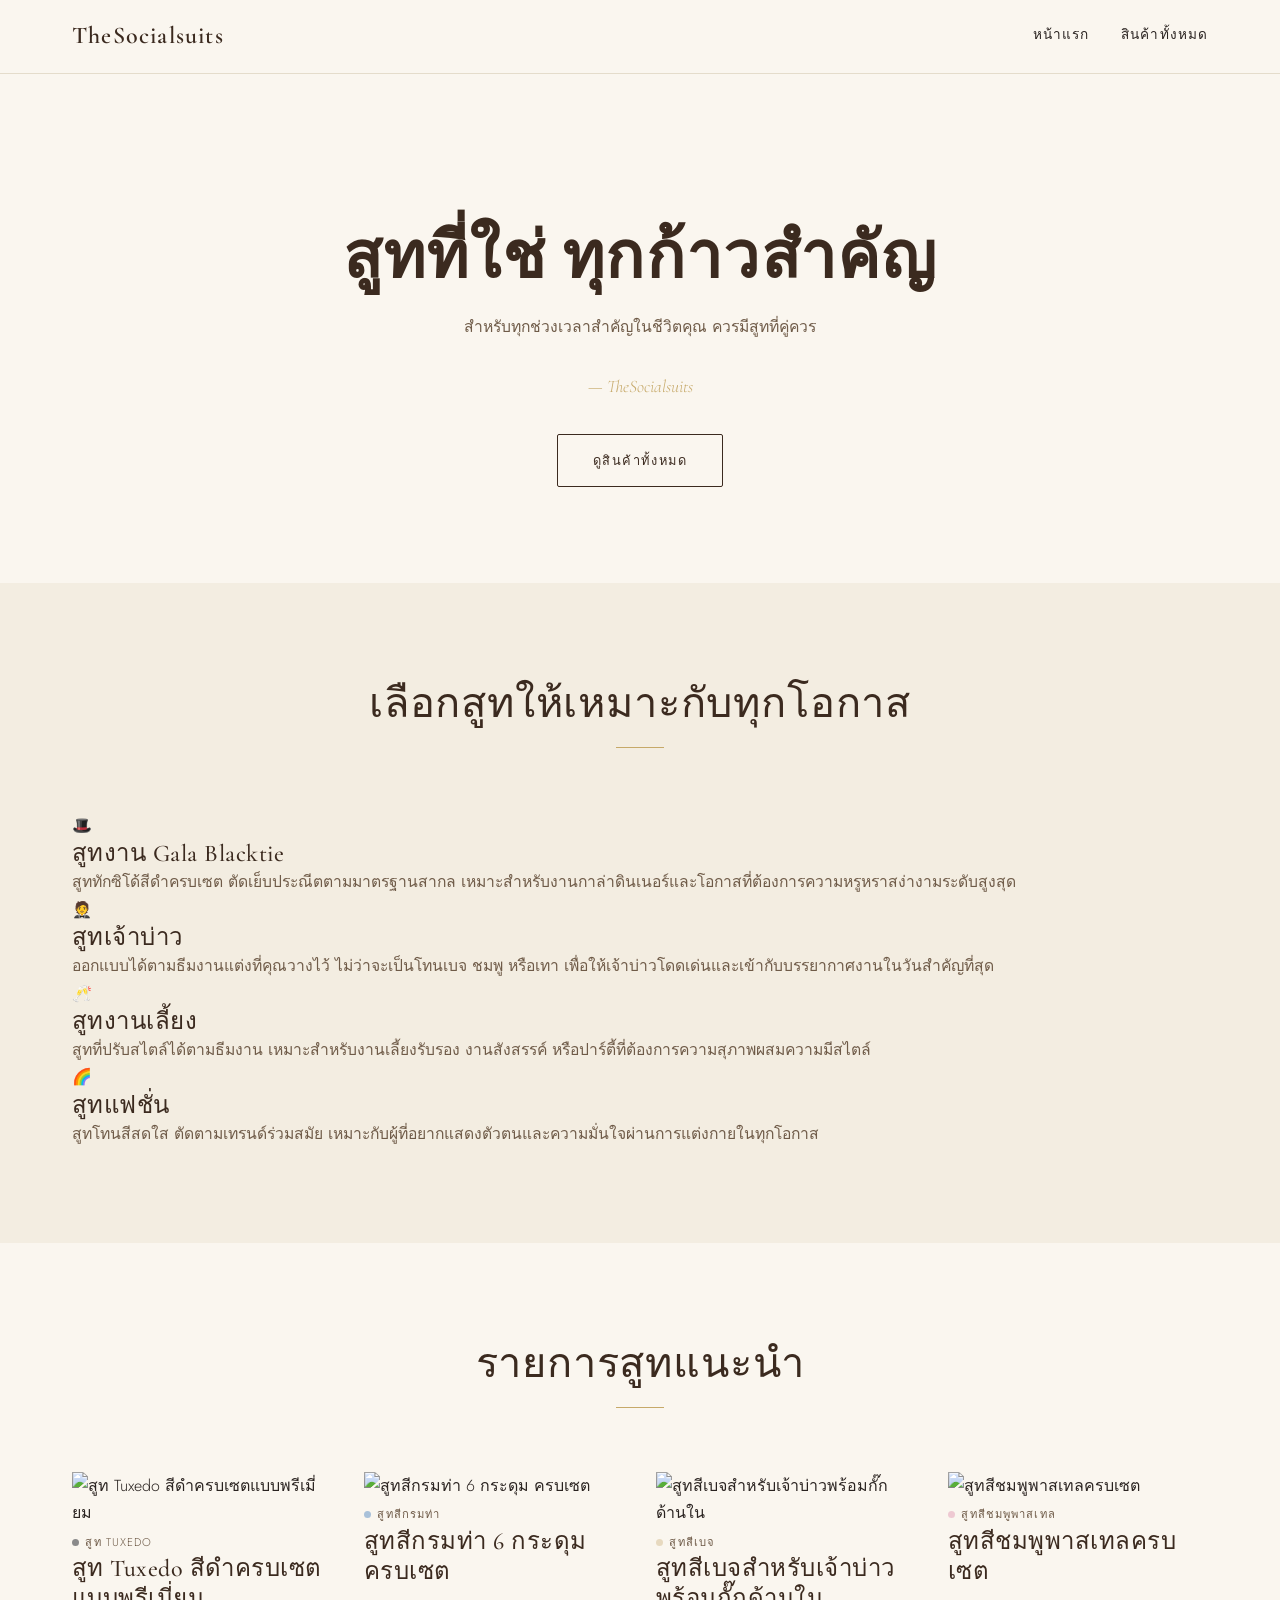
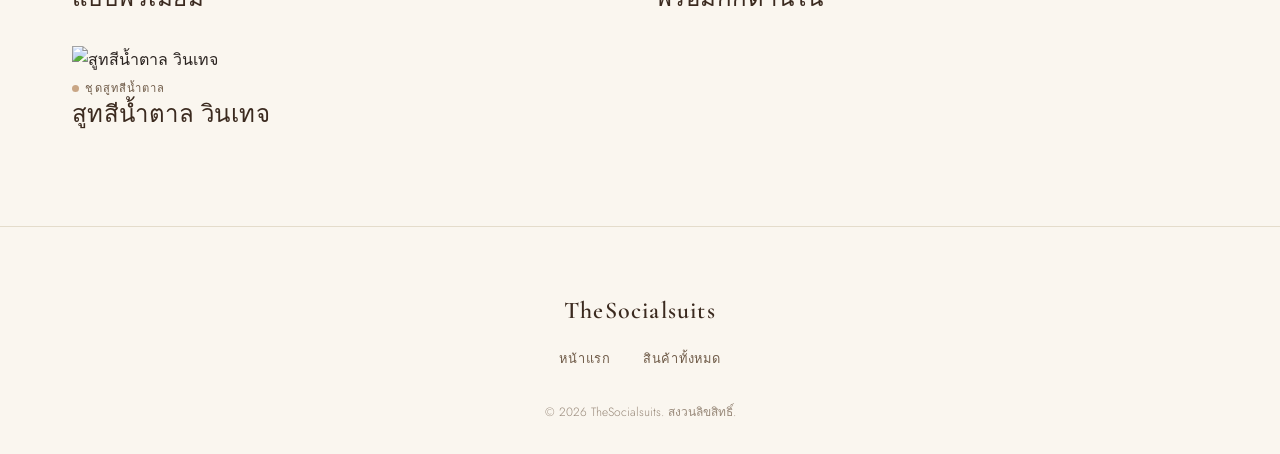
==== index.html @ 168d3818 "Add files via upload" ====
<!DOCTYPE html>
<html lang="th">
<head>
  <meta charset="UTF-8">
  <meta name="viewport" content="width=device-width, initial-scale=1.0">
  <title>TheSocialsuits | สูทพรีเมียมสำหรับทุกช่วงเวลาสำคัญ</title>
  <meta name="description" content="TheSocialsuits แบรนด์สูทพรีเมียม ครบเซตสำหรับงานกาล่า งานแต่งงาน งานเลี้ยง และทุกโอกาสสำคัญในชีวิตคุณ">
  <link rel="stylesheet" href="style.css">
</head>
<body>

  <header class="navbar">
    <div class="container">
      <a href="index.html" class="logo">TheSocialsuits</a>
      <nav class="nav-links">
        <a href="index.html">หน้าแรก</a>
        <a href="product.html">สินค้าทั้งหมด</a>
      </nav>
    </div>
  </header>

  <!-- ================= HERO ================= -->
  <section class="hero">
    <div class="container">
      <h1>สูทที่ใช่ ทุกก้าวสำคัญ</h1>
      <p class="hero-subtitle">สำหรับทุกช่วงเวลาสำคัญในชีวิตคุณ ควรมีสูทที่คู่ควร</p>
      <p style="font-family: var(--font-display); font-style: italic; font-size: 1.1rem; color: var(--color-gold); margin-bottom: var(--space-md);">
        — TheSocialsuits
      </p>
      <a href="product.html" class="btn btn-outline">ดูสินค้าทั้งหมด</a>
    </div>
  </section>

  <!-- ================= OCCASIONS ================= -->
  <section class="section section-alt">
    <div class="container">
      <div class="section-title">
        <h2>เลือกสูทให้เหมาะกับทุกโอกาส</h2>
        <span class="title-underline"></span>
      </div>

      <div class="occasion-grid">
        <div class="occasion-card">
          <span class="occasion-icon">🎩</span>
          <h3>สูทงาน Gala Blacktie</h3>
          <p>สูททักซิโด้สีดำครบเซต ตัดเย็บประณีตตามมาตรฐานสากล เหมาะสำหรับงานกาล่าดินเนอร์และโอกาสที่ต้องการความหรูหราสง่างามระดับสูงสุด</p>
        </div>
        <div class="occasion-card">
          <span class="occasion-icon">🤵</span>
          <h3>สูทเจ้าบ่าว</h3>
          <p>ออกแบบได้ตามธีมงานแต่งที่คุณวางไว้ ไม่ว่าจะเป็นโทนเบจ ชมพู หรือเทา เพื่อให้เจ้าบ่าวโดดเด่นและเข้ากับบรรยากาศงานในวันสำคัญที่สุด</p>
        </div>
        <div class="occasion-card">
          <span class="occasion-icon">🥂</span>
          <h3>สูทงานเลี้ยง</h3>
          <p>สูทที่ปรับสไตล์ได้ตามธีมงาน เหมาะสำหรับงานเลี้ยงรับรอง งานสังสรรค์ หรือปาร์ตี้ที่ต้องการความสุภาพผสมความมีสไตล์</p>
        </div>
        <div class="occasion-card">
          <span class="occasion-icon">🌈</span>
          <h3>สูทแฟชั่น</h3>
          <p>สูทโทนสีสดใส ตัดตามเทรนด์ร่วมสมัย เหมาะกับผู้ที่อยากแสดงตัวตนและความมั่นใจผ่านการแต่งกายในทุกโอกาส</p>
        </div>
      </div>
    </div>
  </section>

  <!-- ================= PRODUCT HIGHLIGHTS ================= -->
  <section class="section">
    <div class="container">
      <div class="section-title">
        <h2>รายการสูทแนะนำ</h2>
        <span class="title-underline"></span>
      </div>

      <div class="product-grid">
        <a class="highlight-card" href="product.html?list=สูท Tuxedo">
          <img class="highlight-card__image" src="file:///Users/admin/Desktop/landing_page/image/Tuxedo.jpg" alt="สูท Tuxedo สีดำครบเซตแบบพรีเมี่ยม">
          <div class="highlight-card__body">
            <span class="product-card__tag tag-tuxedo">สูท Tuxedo</span>
            <h3 class="highlight-card__name">สูท Tuxedo สีดำครบเซตแบบพรีเมี่ยม</h3>
          </div>
        </a>

        <a class="highlight-card" href="product.html?list=สูทสีกรมท่า">
          <img class="highlight-card__image" src="file:///Users/admin/Desktop/landing_page/image/Blue6B.jpg" alt="สูทสีกรมท่า 6 กระดุม ครบเซต">
          <div class="highlight-card__body">
            <span class="product-card__tag tag-navy">สูทสีกรมท่า</span>
            <h3 class="highlight-card__name">สูทสีกรมท่า 6 กระดุม ครบเซต</h3>
          </div>
        </a>

        <a class="highlight-card" href="product.html?list=สูทสีเบจ">
          <img class="highlight-card__image" src="file:///Users/admin/Desktop/landing_page/image/Beige.jpg" alt="สูทสีเบจสำหรับเจ้าบ่าวพร้อมกั๊กด้านใน">
          <div class="highlight-card__body">
            <span class="product-card__tag tag-beige">สูทสีเบจ</span>
            <h3 class="highlight-card__name">สูทสีเบจสำหรับเจ้าบ่าวพร้อมกั๊กด้านใน</h3>
          </div>
        </a>

        <a class="highlight-card" href="product.html?list=สูทสีชมพูพาสเทล">
          <img class="highlight-card__image" src="file:///Users/admin/Desktop/landing_page/image/PastelPink.jpg" alt="สูทสีชมพูพาสเทลครบเซต">
          <div class="highlight-card__body">
            <span class="product-card__tag tag-pink">สูทสีชมพูพาสเทล</span>
            <h3 class="highlight-card__name">สูทสีชมพูพาสเทลครบเซต</h3>
          </div>
        </a>

        <a class="highlight-card" href="product.html?list=ชุดสูทสีน้ำตาล">
          <img class="highlight-card__image" src="file:///Users/admin/Desktop/landing_page/image/Brown.jpg" alt="สูทสีน้ำตาล วินเทจ">
          <div class="highlight-card__body">
            <span class="product-card__tag tag-brown">ชุดสูทสีน้ำตาล</span>
            <h3 class="highlight-card__name">สูทสีน้ำตาล วินเทจ</h3>
          </div>
        </a>
      </div>
    </div>
  </section>

  <footer class="footer">
    <div class="container">
      <div class="logo">TheSocialsuits</div>
      <div class="footer-links">
        <a href="index.html">หน้าแรก</a>
        <a href="product.html">สินค้าทั้งหมด</a>
      </div>
      <p class="footer-note">&copy; 2026 TheSocialsuits. สงวนลิขสิทธิ์.</p>
    </div>
  </footer>

  <script src="script.js"></script>
</body>
</html>
---- style.css ----
/* =========================================================
   TheSocialsuits — Global Theme
   Premium / Minimal / Luxury
   ========================================================= */

@import url('https://fonts.googleapis.com/css2?family=Cormorant+Garamond:wght@400;500;600;700&family=Jost:wght@300;400;500;600&display=swap');

:root {
  /* ---------- Core Palette ---------- */
  --color-white: #ffffff;
  --color-cream: #faf6ef;
  --color-cream-soft: #f3ede1;
  --color-gold-light: #d8c39a;
  --color-gold: #c6a969;
  --color-brown-deep: #3b2a1f;   /* primary accent / text on light */
  --color-brown-soft: #6f5b48;
  --color-ink: #2a2320;          /* main body text */
  --color-line: #e4dccb;         /* thin borders / dividers */

  /* ---------- Suit-type accent touches (used sparingly) ---------- */
  --accent-tuxedo: #8a8a8a;      /* grey */
  --accent-navy: #a9c1d9;        /* light blue */
  --accent-beige: #e7d9bf;       /* soft beige */
  --accent-pink: #eec9d2;        /* soft pink */
  --accent-brown: #c9a685;       /* soft brown */

  /* ---------- Typography ---------- */
  --font-display: 'Cormorant Garamond', 'Times New Roman', serif;
  --font-body: 'Jost', 'Helvetica Neue', Arial, sans-serif;

  /* ---------- Spacing scale ---------- */
  --space-xs: 0.5rem;
  --space-sm: 1rem;
  --space-md: 2rem;
  --space-lg: 4rem;
  --space-xl: 6rem;
  --space-2xl: 9rem;

  /* ---------- Misc ---------- */
  --radius-sm: 2px;
  --radius-md: 4px;
  --border-thin: 1px solid var(--color-line);
  --transition-base: all 0.35s ease;
  --shadow-soft: 0 10px 30px rgba(59, 42, 31, 0.06);
  --max-width: 1200px;
}

/* =========================================================
   Reset
   ========================================================= */
*,
*::before,
*::after {
  box-sizing: border-box;
  margin: 0;
  padding: 0;
}

html {
  scroll-behavior: smooth;
}

body {
  font-family: var(--font-body);
  font-weight: 300;
  color: var(--color-ink);
  background-color: var(--color-cream);
  line-height: 1.7;
  -webkit-font-smoothing: antialiased;
  -moz-osx-font-smoothing: grayscale;
}

img {
  max-width: 100%;
  display: block;
}

a {
  color: inherit;
  text-decoration: none;
}

ul, ol {
  list-style: none;
}

button {
  font-family: inherit;
  cursor: pointer;
  background: none;
  border: none;
}

/* =========================================================
   Typography
   ========================================================= */
h1, h2, h3, h4 {
  font-family: var(--font-display);
  font-weight: 500;
  color: var(--color-brown-deep);
  letter-spacing: 0.02em;
  line-height: 1.25;
}

h1 {
  font-size: clamp(2.4rem, 5vw, 4rem);
  font-weight: 600;
}

h2 {
  font-size: clamp(1.8rem, 3.5vw, 2.6rem);
}

h3 {
  font-size: clamp(1.25rem, 2.2vw, 1.5rem);
}

p {
  font-size: 0.98rem;
  color: var(--color-brown-soft);
  font-weight: 300;
}

.eyebrow {
  display: inline-block;
  font-family: var(--font-body);
  font-size: 0.72rem;
  letter-spacing: 0.28em;
  text-transform: uppercase;
  color: var(--color-gold);
  margin-bottom: var(--space-sm);
}

.section-title {
  text-align: center;
  margin-bottom: var(--space-lg);
}

.section-title .eyebrow {
  display: block;
}

/* small accent underline used beneath headings */
.title-underline {
  display: block;
  width: 48px;
  height: 1px;
  background-color: var(--color-gold);
  margin: var(--space-sm) auto 0;
}

/* =========================================================
   Layout Helpers
   ========================================================= */
.container {
  width: 100%;
  max-width: var(--max-width);
  margin: 0 auto;
  padding: 0 var(--space-md);
}

.section {
  padding: var(--space-xl) 0;
}

.flex-center {
  display: flex;
  align-items: center;
  justify-content: center;
}

/* =========================================================
   Navbar
   ========================================================= */
.navbar {
  position: sticky;
  top: 0;
  z-index: 100;
  background-color: rgba(250, 246, 239, 0.92);
  backdrop-filter: blur(8px);
  border-bottom: var(--border-thin);
}

.navbar .container {
  display: flex;
  align-items: center;
  justify-content: space-between;
  padding-top: var(--space-sm);
  padding-bottom: var(--space-sm);
}

.logo {
  font-family: var(--font-display);
  font-size: 1.5rem;
  font-weight: 600;
  letter-spacing: 0.05em;
  color: var(--color-brown-deep);
}

.nav-links {
  display: flex;
  gap: var(--space-md);
}

.nav-links a {
  font-size: 0.85rem;
  letter-spacing: 0.08em;
  text-transform: uppercase;
  color: var(--color-ink);
  position: relative;
  padding-bottom: 4px;
  transition: var(--transition-base);
}

.nav-links a::after {
  content: '';
  position: absolute;
  bottom: 0;
  left: 0;
  width: 0;
  height: 1px;
  background-color: var(--color-gold);
  transition: var(--transition-base);
}

.nav-links a:hover {
  color: var(--color-brown-deep);
}

.nav-links a:hover::after {
  width: 100%;
}

/* =========================================================
   Buttons
   ========================================================= */
.btn {
  display: inline-flex;
  align-items: center;
  justify-content: center;
  gap: 0.5rem;
  padding: 0.9rem 2.2rem;
  font-size: 0.8rem;
  letter-spacing: 0.12em;
  text-transform: uppercase;
  border-radius: var(--radius-sm);
  transition: var(--transition-base);
  white-space: nowrap;
}

.btn-primary {
  background-color: var(--color-brown-deep);
  color: var(--color-white);
  border: 1px solid var(--color-brown-deep);
}

.btn-primary:hover {
  background-color: transparent;
  color: var(--color-brown-deep);
}

.btn-outline {
  background-color: transparent;
  color: var(--color-brown-deep);
  border: 1px solid var(--color-brown-deep);
}

.btn-outline:hover {
  background-color: var(--color-brown-deep);
  color: var(--color-white);
}

.btn-ghost {
  background-color: transparent;
  color: var(--color-brown-soft);
  border: 1px solid var(--color-line);
}

.btn-ghost:hover {
  border-color: var(--color-gold);
  color: var(--color-brown-deep);
}

/* =========================================================
   Hero
   ========================================================= */
.hero {
  padding: var(--space-2xl) 0 var(--space-xl);
  text-align: center;
}

.hero-subtitle {
  max-width: 560px;
  margin: var(--space-sm) auto var(--space-md);
}

/* =========================================================
   Product Card
   ========================================================= */
.product-grid {
  display: grid;
  grid-template-columns: repeat(auto-fit, minmax(260px, 1fr));
  gap: var(--space-md);
}

.product-card {
  background-color: var(--color-white);
  border: var(--border-thin);
  border-radius: var(--radius-md);
  overflow: hidden;
  transition: var(--transition-base);
  display: flex;
  flex-direction: column;
}

.product-card:hover {
  box-shadow: var(--shadow-soft);
  transform: translateY(-4px);
  border-color: var(--color-gold-light);
}

.product-card__image {
  width: 100%;
  aspect-ratio: 3 / 4;
  object-fit: cover;
  background-color: var(--color-cream-soft);
}

.product-card__body {
  padding: var(--space-sm) var(--space-sm) var(--space-md);
  display: flex;
  flex-direction: column;
  gap: 0.5rem;
  flex-grow: 1;
}

/* small accent dot indicating suit type — used lightly, never as full backgrounds */
.product-card__tag {
  display: inline-flex;
  align-items: center;
  gap: 0.4rem;
  font-size: 0.7rem;
  letter-spacing: 0.1em;
  text-transform: uppercase;
  color: var(--color-brown-soft);
}

.product-card__tag::before {
  content: '';
  width: 7px;
  height: 7px;
  border-radius: 50%;
  background-color: var(--tag-color, var(--color-gold));
  display: inline-block;
}

.tag-tuxedo   { --tag-color: var(--accent-tuxedo); }
.tag-navy     { --tag-color: var(--accent-navy); }
.tag-beige    { --tag-color: var(--accent-beige); }
.tag-pink     { --tag-color: var(--accent-pink); }
.tag-brown    { --tag-color: var(--accent-brown); }

.product-card__name {
  font-family: var(--font-display);
  font-size: 1.2rem;
  color: var(--color-brown-deep);
}

.product-card__desc {
  font-size: 0.88rem;
  color: var(--color-brown-soft);
  flex-grow: 1;
}

.product-card__footer {
  display: flex;
  align-items: center;
  justify-content: space-between;
  margin-top: var(--space-xs);
  padding-top: var(--space-xs);
  border-top: var(--border-thin);
}

.product-card__price {
  font-family: var(--font-display);
  font-size: 1.15rem;
  font-weight: 600;
  color: var(--color-brown-deep);
}

/* =========================================================
   Divider / Sections
   ========================================================= */
.divider {
  width: 100%;
  height: 1px;
  background-color: var(--color-line);
  border: none;
  margin: var(--space-lg) 0;
}

.section-alt {
  background-color: var(--color-cream-soft);
}

/* =========================================================
   Footer
   ========================================================= */
.footer {
  padding: var(--space-lg) 0 var(--space-md);
  border-top: var(--border-thin);
  text-align: center;
}

.footer .logo {
  display: inline-block;
  margin-bottom: var(--space-sm);
}

.footer-links {
  display: flex;
  justify-content: center;
  gap: var(--space-md);
  margin-bottom: var(--space-md);
}

.footer-links a {
  font-size: 0.8rem;
  letter-spacing: 0.06em;
  color: var(--color-brown-soft);
  transition: var(--transition-base);
}

.footer-links a:hover {
  color: var(--color-brown-deep);
}

.footer-note {
  font-size: 0.75rem;
  color: var(--color-brown-soft);
  opacity: 0.7;
}

/* =========================================================
   Responsive
   ========================================================= */
@media (max-width: 768px) {
  :root {
    --space-xl: 3.5rem;
    --space-2xl: 5rem;
  }

  .navbar .container {
    flex-direction: column;
    gap: var(--space-xs);
  }

  .nav-links {
    gap: var(--space-sm);
    flex-wrap: wrap;
    justify-content: center;
  }

  .product-grid {
    grid-template-columns: repeat(auto-fit, minmax(220px, 1fr));
    gap: var(--space-sm);
  }

  .footer-links {
    flex-direction: column;
    gap: var(--space-xs);
  }
}

@media (max-width: 480px) {
  .container {
    padding: 0 var(--space-sm);
  }

  .product-grid {
    grid-template-columns: 1fr;
  }

  .btn {
    width: 100%;
  }
}
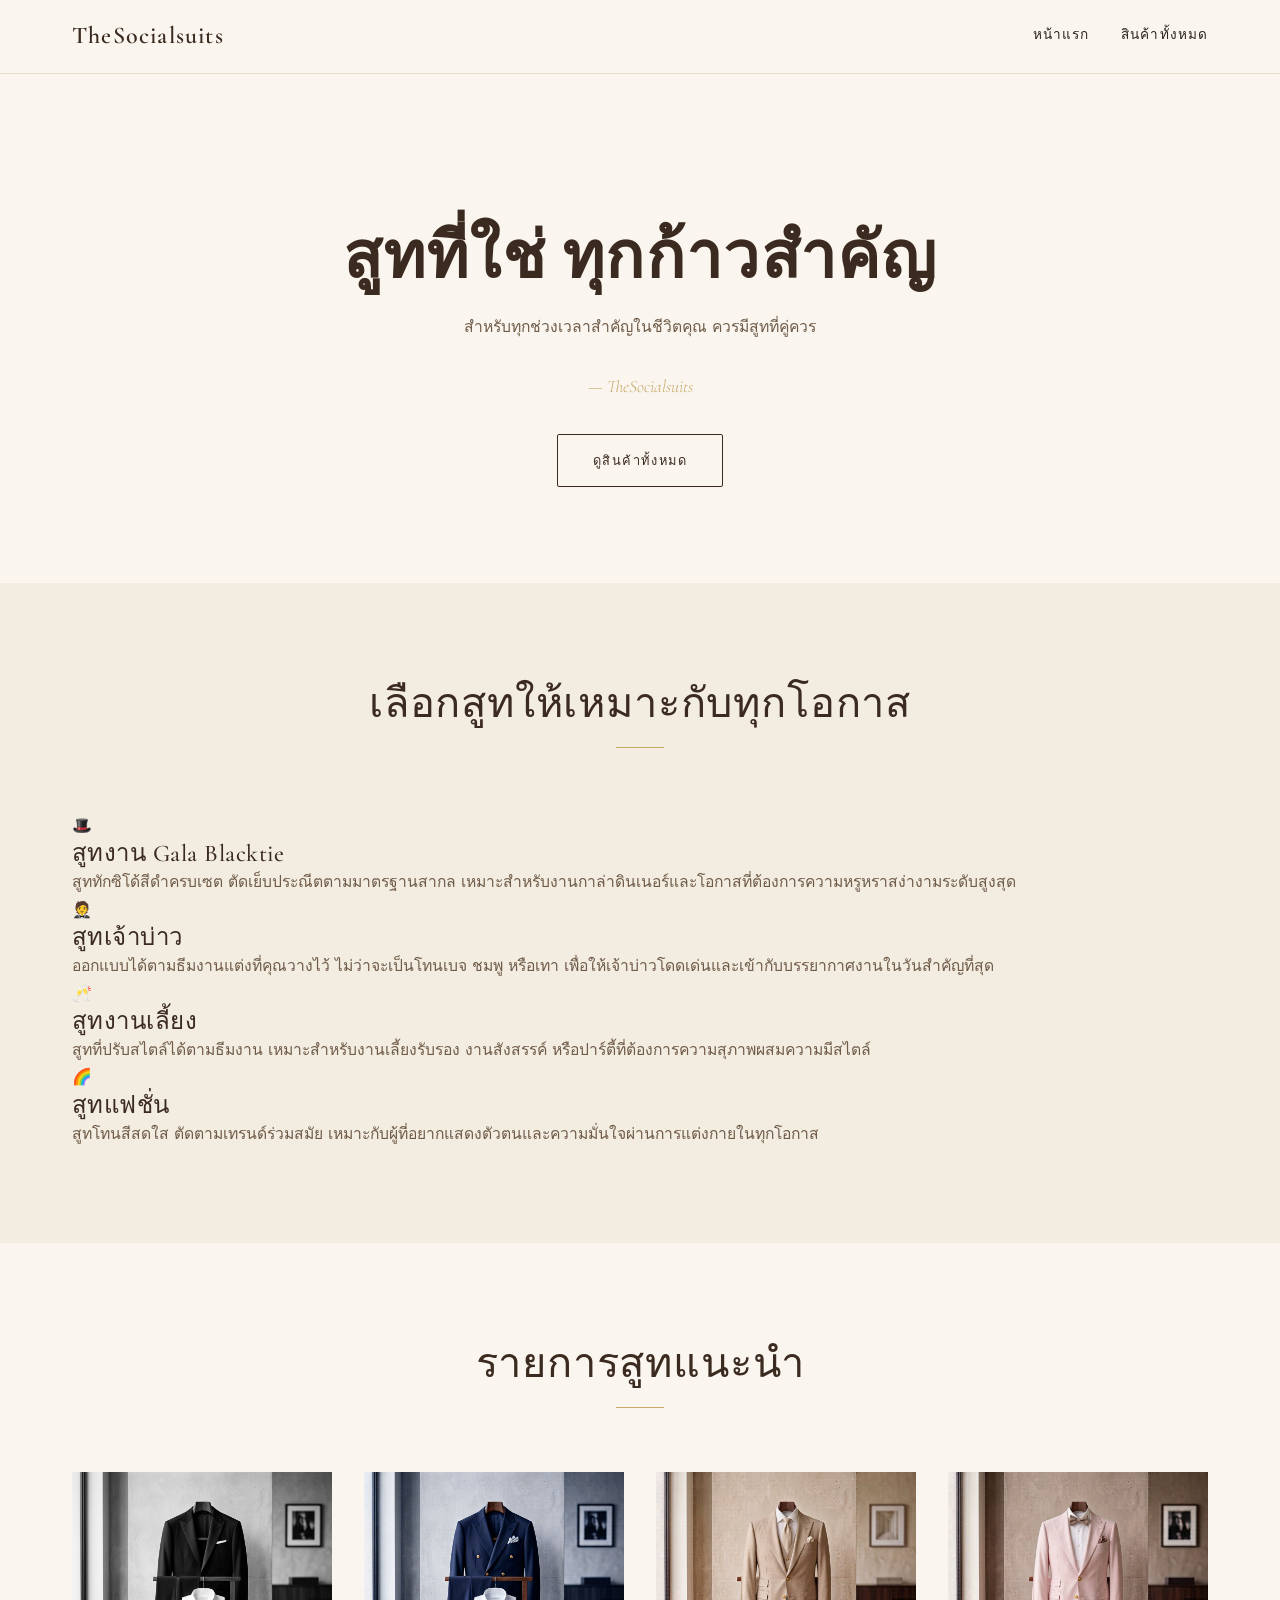
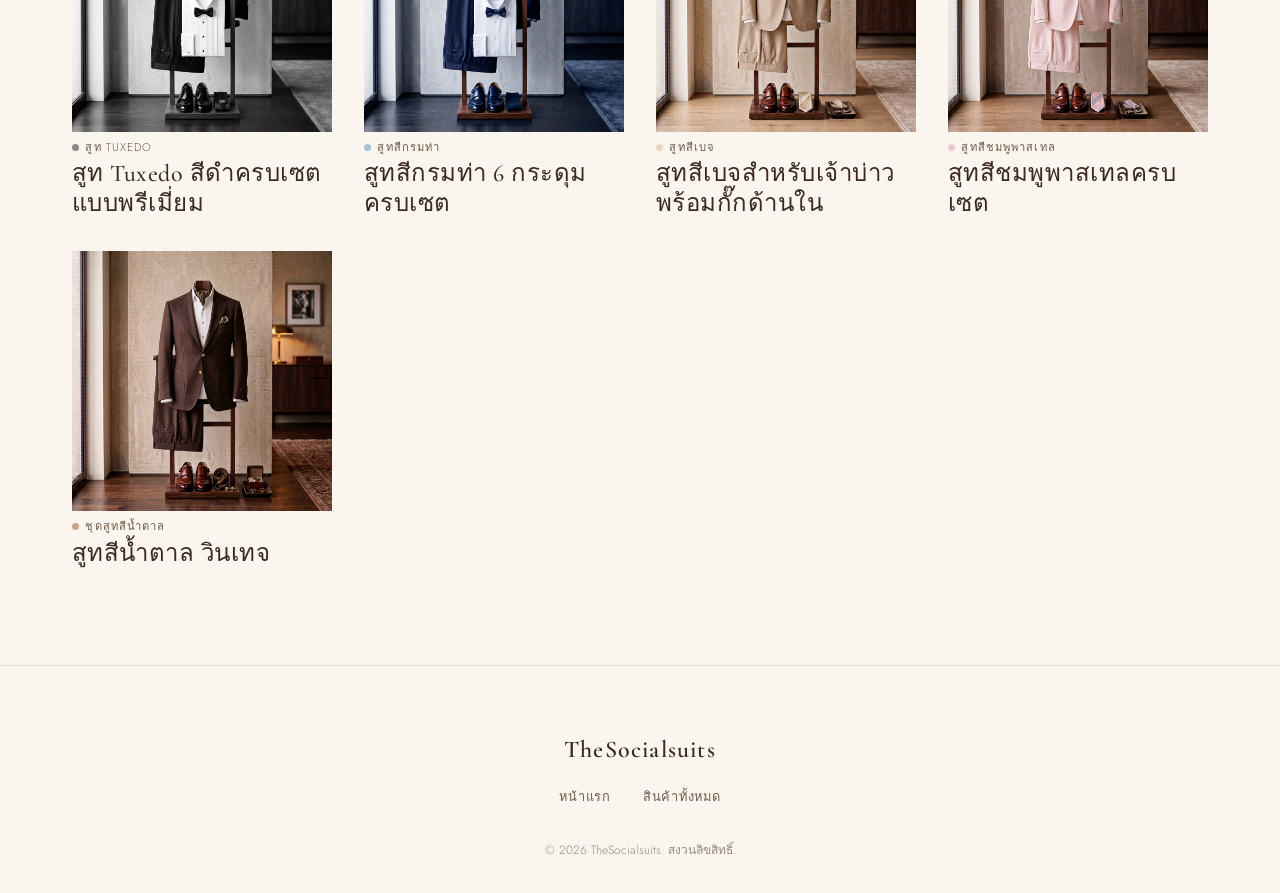
==== commit f0134f7c: "Update index.html" ====
--- a/index.html
+++ b/index.html
@@ -74,7 +74,7 @@
 
       <div class="product-grid">
         <a class="highlight-card" href="product.html?list=สูท Tuxedo">
-          <img class="highlight-card__image" src="file:///Users/admin/Desktop/landing_page/image/Tuxedo.jpg" alt="สูท Tuxedo สีดำครบเซตแบบพรีเมี่ยม">
+          <img class="highlight-card__image" src="image/Tuxedo.jpg" alt="สูท Tuxedo สีดำครบเซตแบบพรีเมี่ยม">
           <div class="highlight-card__body">
             <span class="product-card__tag tag-tuxedo">สูท Tuxedo</span>
             <h3 class="highlight-card__name">สูท Tuxedo สีดำครบเซตแบบพรีเมี่ยม</h3>
@@ -82,7 +82,7 @@
         </a>
 
         <a class="highlight-card" href="product.html?list=สูทสีกรมท่า">
-          <img class="highlight-card__image" src="file:///Users/admin/Desktop/landing_page/image/Blue6B.jpg" alt="สูทสีกรมท่า 6 กระดุม ครบเซต">
+          <img class="highlight-card__image" src="image/Blue6B.jpg" alt="สูทสีกรมท่า 6 กระดุม ครบเซต">
           <div class="highlight-card__body">
             <span class="product-card__tag tag-navy">สูทสีกรมท่า</span>
             <h3 class="highlight-card__name">สูทสีกรมท่า 6 กระดุม ครบเซต</h3>
@@ -90,7 +90,7 @@
         </a>
 
         <a class="highlight-card" href="product.html?list=สูทสีเบจ">
-          <img class="highlight-card__image" src="file:///Users/admin/Desktop/landing_page/image/Beige.jpg" alt="สูทสีเบจสำหรับเจ้าบ่าวพร้อมกั๊กด้านใน">
+          <img class="highlight-card__image" src="image/Beige.jpg" alt="สูทสีเบจสำหรับเจ้าบ่าวพร้อมกั๊กด้านใน">
           <div class="highlight-card__body">
             <span class="product-card__tag tag-beige">สูทสีเบจ</span>
             <h3 class="highlight-card__name">สูทสีเบจสำหรับเจ้าบ่าวพร้อมกั๊กด้านใน</h3>
@@ -98,7 +98,7 @@
         </a>
 
         <a class="highlight-card" href="product.html?list=สูทสีชมพูพาสเทล">
-          <img class="highlight-card__image" src="file:///Users/admin/Desktop/landing_page/image/PastelPink.jpg" alt="สูทสีชมพูพาสเทลครบเซต">
+          <img class="highlight-card__image" src="image/PastelPink.jpg" alt="สูทสีชมพูพาสเทลครบเซต">
           <div class="highlight-card__body">
             <span class="product-card__tag tag-pink">สูทสีชมพูพาสเทล</span>
             <h3 class="highlight-card__name">สูทสีชมพูพาสเทลครบเซต</h3>
@@ -106,7 +106,7 @@
         </a>
 
         <a class="highlight-card" href="product.html?list=ชุดสูทสีน้ำตาล">
-          <img class="highlight-card__image" src="file:///Users/admin/Desktop/landing_page/image/Brown.jpg" alt="สูทสีน้ำตาล วินเทจ">
+          <img class="highlight-card__image" src="image/Brown.jpg" alt="สูทสีน้ำตาล วินเทจ">
           <div class="highlight-card__body">
             <span class="product-card__tag tag-brown">ชุดสูทสีน้ำตาล</span>
             <h3 class="highlight-card__name">สูทสีน้ำตาล วินเทจ</h3>
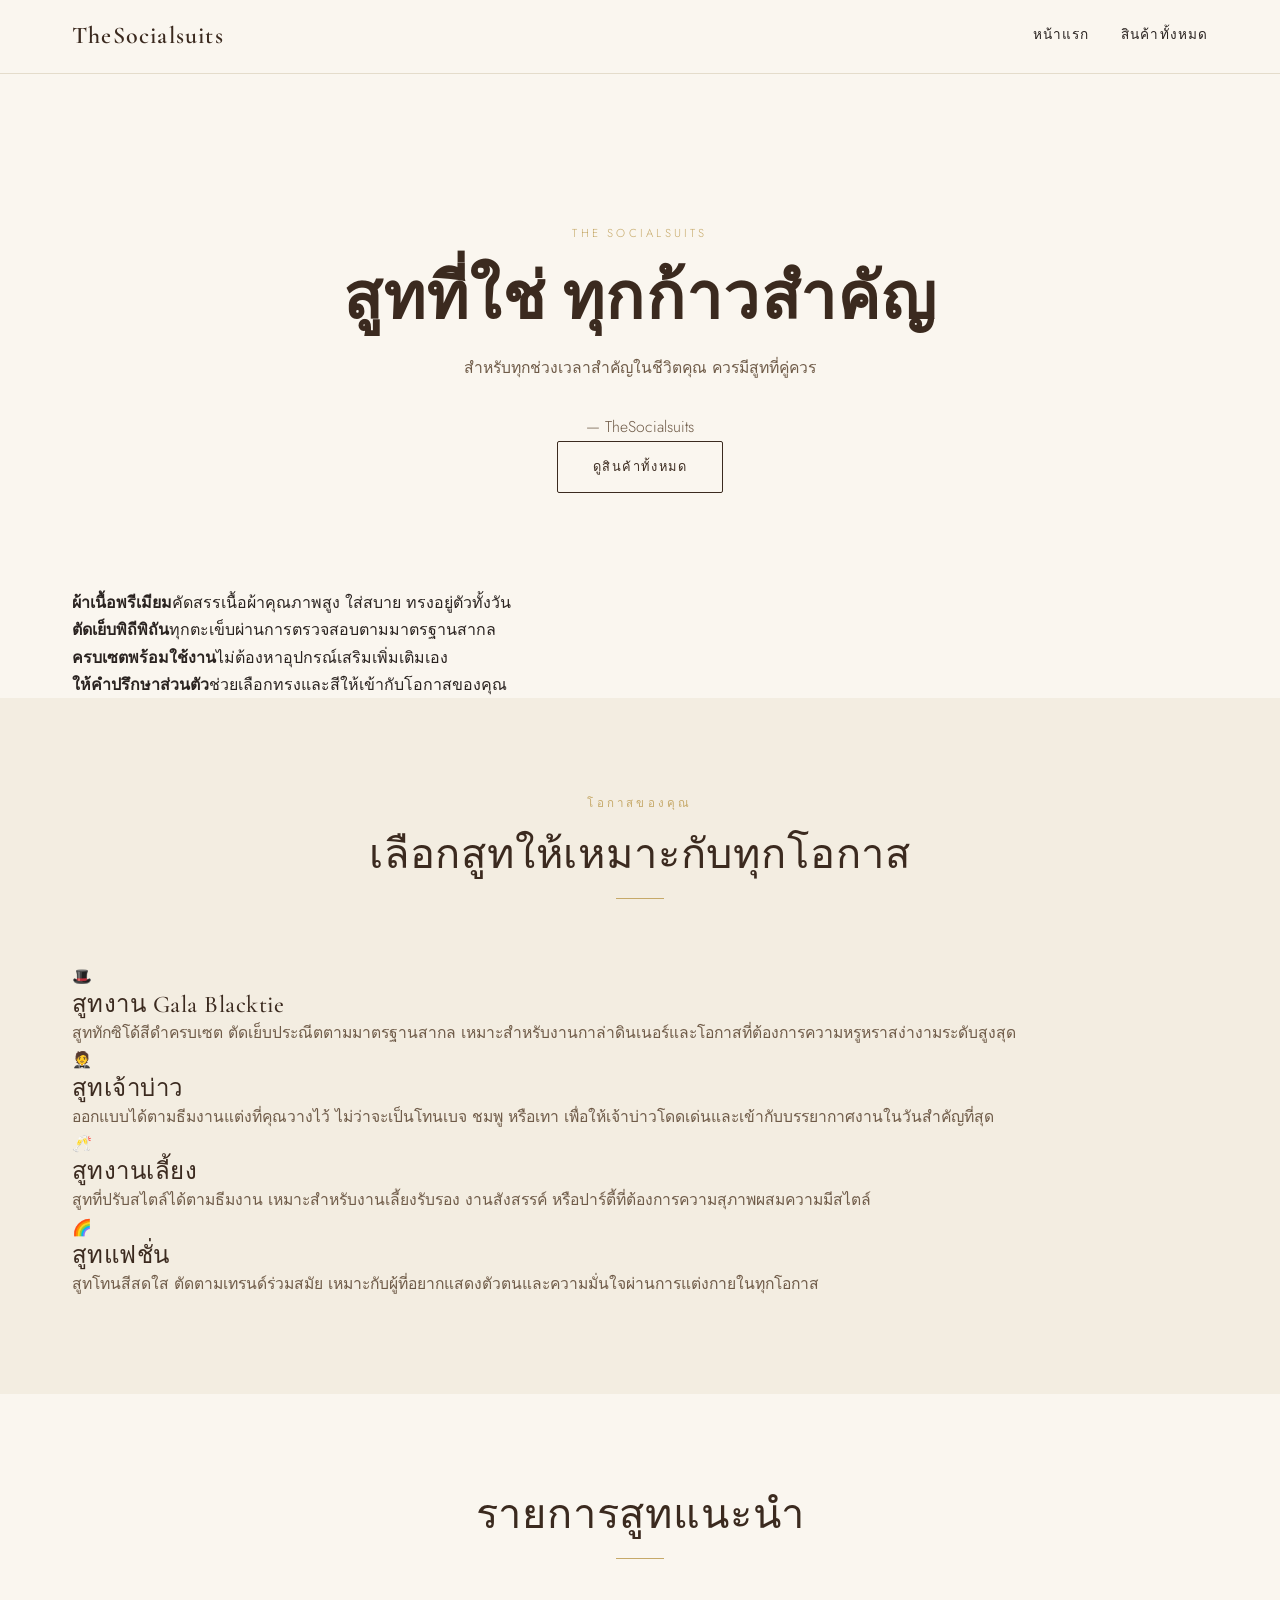
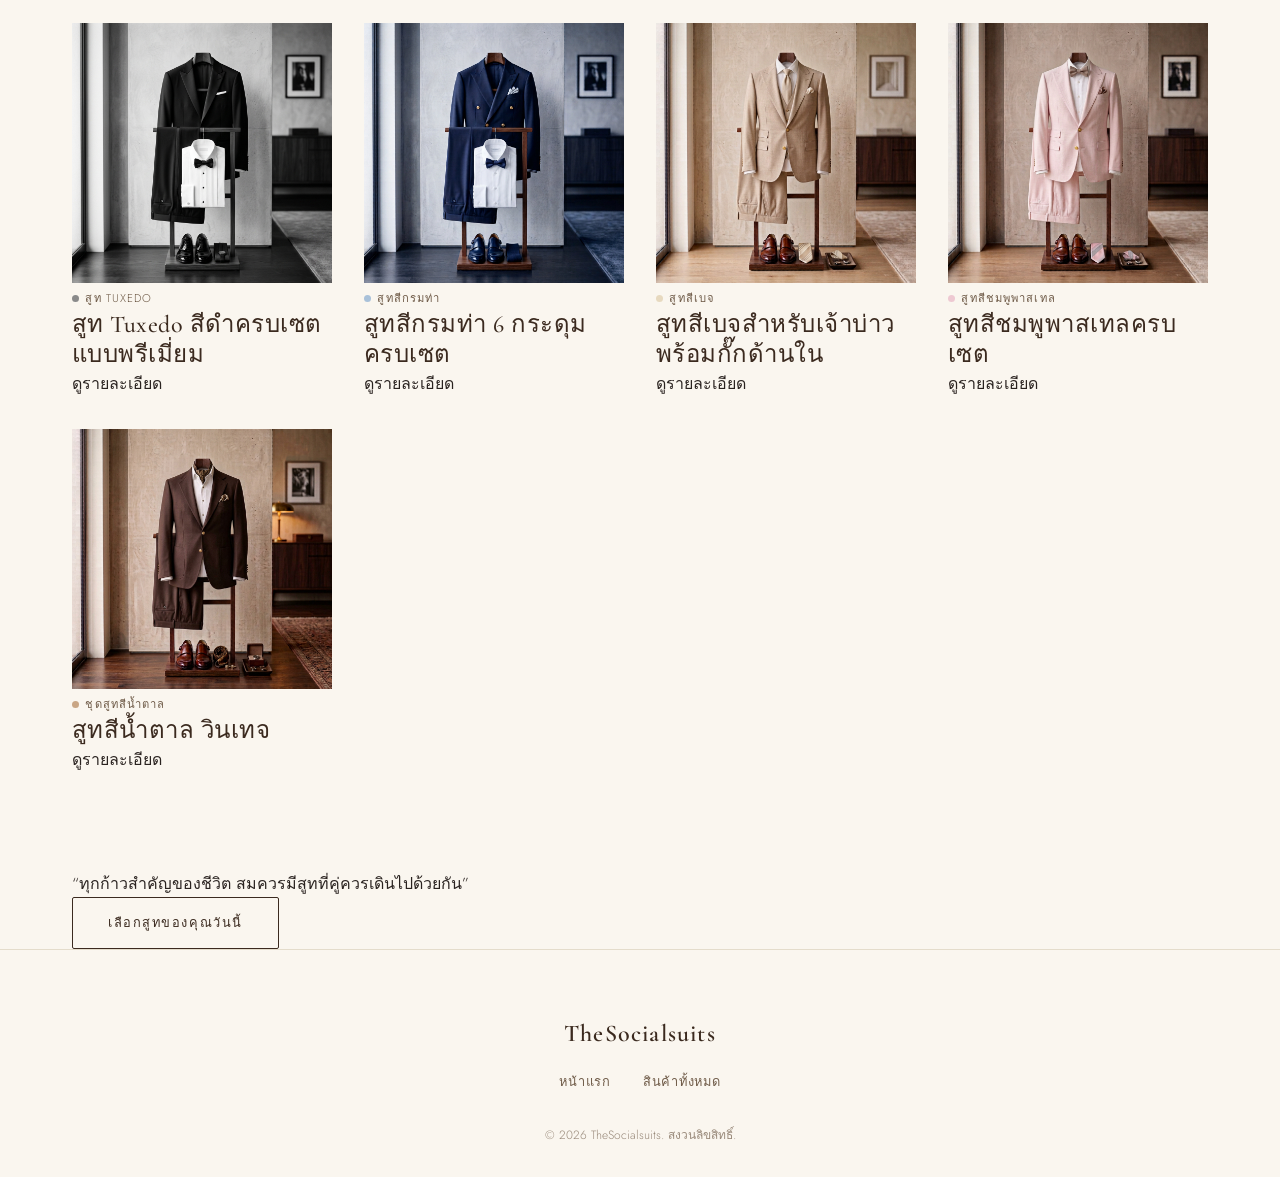
==== commit 6cf5c41e: "Update index.html" ====
--- a/index.html
+++ b/index.html
@@ -21,44 +21,64 @@
 
   <!-- ================= HERO ================= -->
   <section class="hero">
-    <div class="container">
+    <div class="hero__backdrop" style="background-image: url('image/Tuxedo.jpg');"></div>
+    <div class="hero__scrim"></div>
+    <div class="container hero__content">
+      <span class="eyebrow">The Socialsuits</span>
       <h1>สูทที่ใช่ ทุกก้าวสำคัญ</h1>
       <p class="hero-subtitle">สำหรับทุกช่วงเวลาสำคัญในชีวิตคุณ ควรมีสูทที่คู่ควร</p>
-      <p style="font-family: var(--font-display); font-style: italic; font-size: 1.1rem; color: var(--color-gold); margin-bottom: var(--space-md);">
-        — TheSocialsuits
-      </p>
+      <p class="hero__signature">— TheSocialsuits</p>
       <a href="product.html" class="btn btn-outline">ดูสินค้าทั้งหมด</a>
     </div>
   </section>
+
+  <!-- ================= VALUE STRIP ================= -->
+  <div class="value-strip">
+    <div class="container">
+      <div class="value-strip__item"><strong>ผ้าเนื้อพรีเมียม</strong>คัดสรรเนื้อผ้าคุณภาพสูง ใส่สบาย ทรงอยู่ตัวทั้งวัน</div>
+      <div class="value-strip__item"><strong>ตัดเย็บพิถีพิถัน</strong>ทุกตะเข็บผ่านการตรวจสอบตามมาตรฐานสากล</div>
+      <div class="value-strip__item"><strong>ครบเซตพร้อมใช้งาน</strong>ไม่ต้องหาอุปกรณ์เสริมเพิ่มเติมเอง</div>
+      <div class="value-strip__item"><strong>ให้คำปรึกษาส่วนตัว</strong>ช่วยเลือกทรงและสีให้เข้ากับโอกาสของคุณ</div>
+    </div>
+  </div>
 
   <!-- ================= OCCASIONS ================= -->
   <section class="section section-alt">
     <div class="container">
       <div class="section-title">
+        <span class="eyebrow">โอกาสของคุณ</span>
         <h2>เลือกสูทให้เหมาะกับทุกโอกาส</h2>
         <span class="title-underline"></span>
       </div>
 
-      <div class="occasion-grid">
-        <div class="occasion-card">
+      <div class="occasion-list">
+        <div class="occasion-row">
           <span class="occasion-icon">🎩</span>
-          <h3>สูทงาน Gala Blacktie</h3>
-          <p>สูททักซิโด้สีดำครบเซต ตัดเย็บประณีตตามมาตรฐานสากล เหมาะสำหรับงานกาล่าดินเนอร์และโอกาสที่ต้องการความหรูหราสง่างามระดับสูงสุด</p>
+          <div>
+            <h3>สูทงาน Gala Blacktie</h3>
+            <p>สูททักซิโด้สีดำครบเซต ตัดเย็บประณีตตามมาตรฐานสากล เหมาะสำหรับงานกาล่าดินเนอร์และโอกาสที่ต้องการความหรูหราสง่างามระดับสูงสุด</p>
+          </div>
         </div>
-        <div class="occasion-card">
+        <div class="occasion-row">
           <span class="occasion-icon">🤵</span>
-          <h3>สูทเจ้าบ่าว</h3>
-          <p>ออกแบบได้ตามธีมงานแต่งที่คุณวางไว้ ไม่ว่าจะเป็นโทนเบจ ชมพู หรือเทา เพื่อให้เจ้าบ่าวโดดเด่นและเข้ากับบรรยากาศงานในวันสำคัญที่สุด</p>
+          <div>
+            <h3>สูทเจ้าบ่าว</h3>
+            <p>ออกแบบได้ตามธีมงานแต่งที่คุณวางไว้ ไม่ว่าจะเป็นโทนเบจ ชมพู หรือเทา เพื่อให้เจ้าบ่าวโดดเด่นและเข้ากับบรรยากาศงานในวันสำคัญที่สุด</p>
+          </div>
         </div>
-        <div class="occasion-card">
+        <div class="occasion-row">
           <span class="occasion-icon">🥂</span>
-          <h3>สูทงานเลี้ยง</h3>
-          <p>สูทที่ปรับสไตล์ได้ตามธีมงาน เหมาะสำหรับงานเลี้ยงรับรอง งานสังสรรค์ หรือปาร์ตี้ที่ต้องการความสุภาพผสมความมีสไตล์</p>
+          <div>
+            <h3>สูทงานเลี้ยง</h3>
+            <p>สูทที่ปรับสไตล์ได้ตามธีมงาน เหมาะสำหรับงานเลี้ยงรับรอง งานสังสรรค์ หรือปาร์ตี้ที่ต้องการความสุภาพผสมความมีสไตล์</p>
+          </div>
         </div>
-        <div class="occasion-card">
+        <div class="occasion-row">
           <span class="occasion-icon">🌈</span>
-          <h3>สูทแฟชั่น</h3>
-          <p>สูทโทนสีสดใส ตัดตามเทรนด์ร่วมสมัย เหมาะกับผู้ที่อยากแสดงตัวตนและความมั่นใจผ่านการแต่งกายในทุกโอกาส</p>
+          <div>
+            <h3>สูทแฟชั่น</h3>
+            <p>สูทโทนสีสดใส ตัดตามเทรนด์ร่วมสมัย เหมาะกับผู้ที่อยากแสดงตัวตนและความมั่นใจผ่านการแต่งกายในทุกโอกาส</p>
+          </div>
         </div>
       </div>
     </div>
@@ -78,6 +98,7 @@
           <div class="highlight-card__body">
             <span class="product-card__tag tag-tuxedo">สูท Tuxedo</span>
             <h3 class="highlight-card__name">สูท Tuxedo สีดำครบเซตแบบพรีเมี่ยม</h3>
+            <span class="highlight-card__link">ดูรายละเอียด</span>
           </div>
         </a>
 
@@ -86,6 +107,7 @@
           <div class="highlight-card__body">
             <span class="product-card__tag tag-navy">สูทสีกรมท่า</span>
             <h3 class="highlight-card__name">สูทสีกรมท่า 6 กระดุม ครบเซต</h3>
+            <span class="highlight-card__link">ดูรายละเอียด</span>
           </div>
         </a>
 
@@ -94,6 +116,7 @@
           <div class="highlight-card__body">
             <span class="product-card__tag tag-beige">สูทสีเบจ</span>
             <h3 class="highlight-card__name">สูทสีเบจสำหรับเจ้าบ่าวพร้อมกั๊กด้านใน</h3>
+            <span class="highlight-card__link">ดูรายละเอียด</span>
           </div>
         </a>
 
@@ -102,6 +125,7 @@
           <div class="highlight-card__body">
             <span class="product-card__tag tag-pink">สูทสีชมพูพาสเทล</span>
             <h3 class="highlight-card__name">สูทสีชมพูพาสเทลครบเซต</h3>
+            <span class="highlight-card__link">ดูรายละเอียด</span>
           </div>
         </a>
 
@@ -110,9 +134,18 @@
           <div class="highlight-card__body">
             <span class="product-card__tag tag-brown">ชุดสูทสีน้ำตาล</span>
             <h3 class="highlight-card__name">สูทสีน้ำตาล วินเทจ</h3>
+            <span class="highlight-card__link">ดูรายละเอียด</span>
           </div>
         </a>
       </div>
+    </div>
+  </section>
+
+  <!-- ================= CLOSING QUOTE / CTA ================= -->
+  <section class="quote-band">
+    <div class="container">
+      <blockquote>“ทุกก้าวสำคัญของชีวิต สมควรมีสูทที่คู่ควรเดินไปด้วยกัน”</blockquote>
+      <a href="product.html" class="btn btn-outline">เลือกสูทของคุณวันนี้</a>
     </div>
   </section>
 
